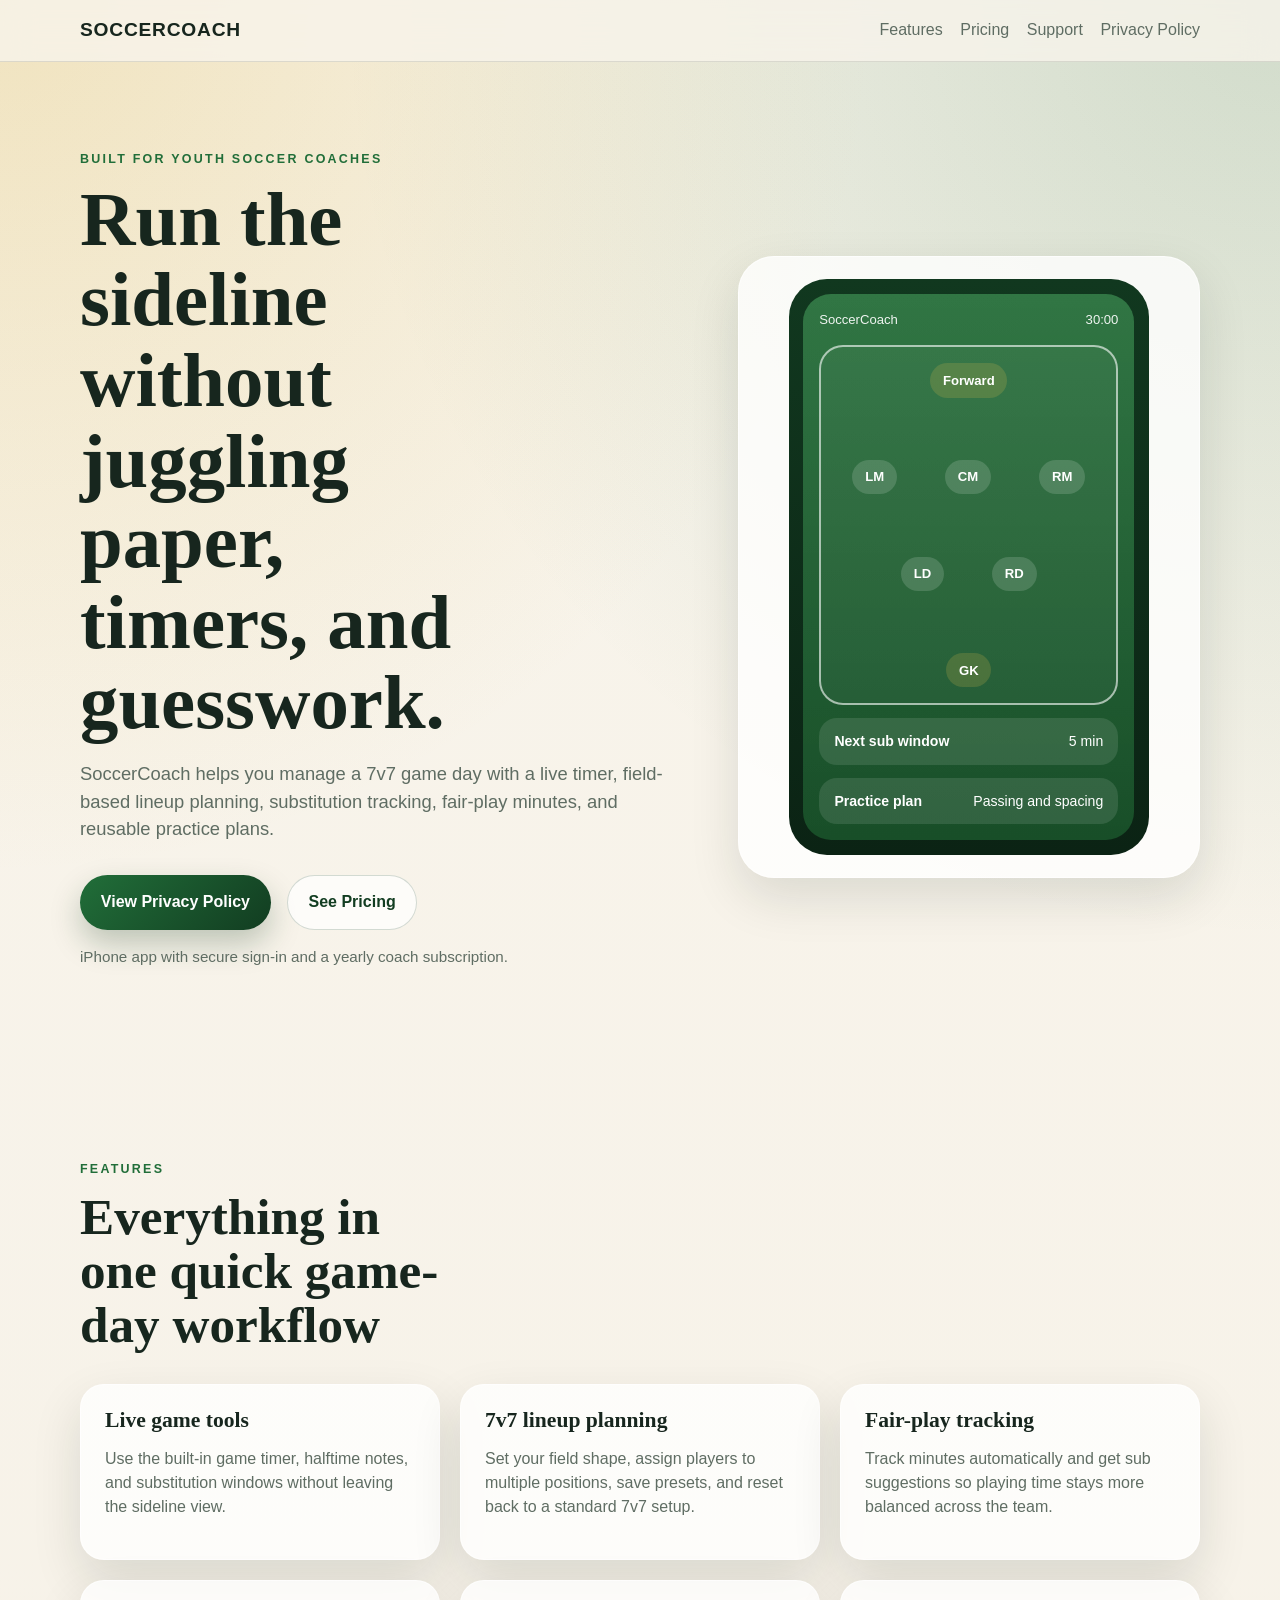
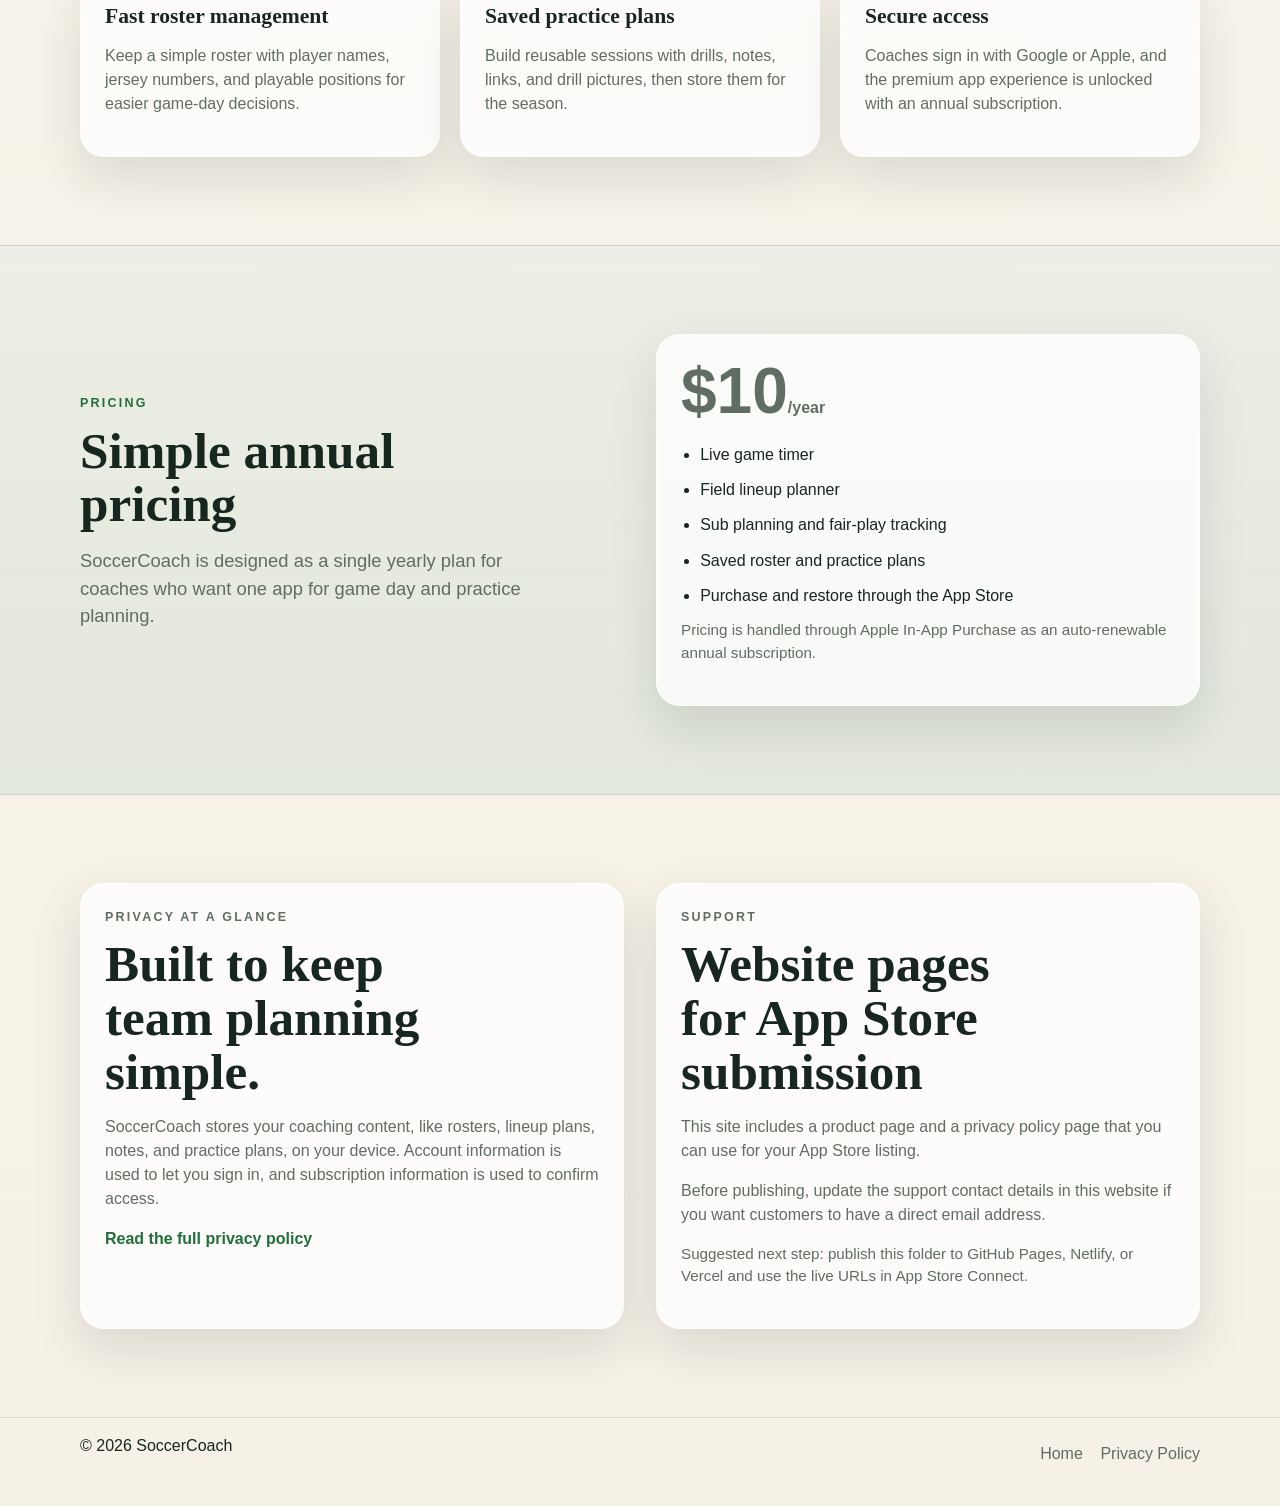
==== website/index.html @ 68f2909e "Initial SoccerCoach app and website" ====
<!DOCTYPE html>
<html lang="en">
<head>
  <meta charset="UTF-8">
  <meta name="viewport" content="width=device-width, initial-scale=1.0">
  <title>SoccerCoach | Youth Soccer Coaching App</title>
  <meta
    name="description"
    content="SoccerCoach is an iPhone app for youth soccer coaches to manage lineups, substitutions, fair play, and practice plans."
  >
  <link rel="stylesheet" href="./styles.css">
</head>
<body>
  <header class="site-header">
    <div class="wrap header-bar">
      <a class="brand" href="./index.html">SoccerCoach</a>
      <nav class="nav">
        <a href="#features">Features</a>
        <a href="#pricing">Pricing</a>
        <a href="#support">Support</a>
        <a href="./privacy.html">Privacy Policy</a>
      </nav>
    </div>
  </header>

  <main>
    <section class="hero">
      <div class="wrap hero-grid">
        <div class="hero-copy">
          <p class="eyebrow">Built for youth soccer coaches</p>
          <h1>Run the sideline without juggling paper, timers, and guesswork.</h1>
          <p class="lead">
            SoccerCoach helps you manage a 7v7 game day with a live timer, field-based lineup planning,
            substitution tracking, fair-play minutes, and reusable practice plans.
          </p>
          <div class="hero-actions">
            <a class="button button-primary" href="./privacy.html">View Privacy Policy</a>
            <a class="button button-secondary" href="#pricing">See Pricing</a>
          </div>
          <p class="footnote">
            iPhone app with secure sign-in and a yearly coach subscription.
          </p>
        </div>

        <div class="hero-card">
          <div class="phone-shell">
            <div class="phone-screen">
              <div class="mini-top">
                <span>SoccerCoach</span>
                <span>30:00</span>
              </div>

              <div class="mini-field">
                <div class="player-badge top">Forward</div>
                <div class="row midfield">
                  <div class="player-badge">LM</div>
                  <div class="player-badge">CM</div>
                  <div class="player-badge">RM</div>
                </div>
                <div class="row defense">
                  <div class="player-badge">LD</div>
                  <div class="player-badge">RD</div>
                </div>
                <div class="player-badge goalie">GK</div>
              </div>

              <div class="mini-panel">
                <strong>Next sub window</strong>
                <span>5 min</span>
              </div>
              <div class="mini-panel">
                <strong>Practice plan</strong>
                <span>Passing and spacing</span>
              </div>
            </div>
          </div>
        </div>
      </div>
    </section>

    <section class="section" id="features">
      <div class="wrap">
        <div class="section-heading">
          <p class="eyebrow">Features</p>
          <h2>Everything in one quick game-day workflow</h2>
        </div>

        <div class="feature-grid">
          <article class="card">
            <h3>Live game tools</h3>
            <p>Use the built-in game timer, halftime notes, and substitution windows without leaving the sideline view.</p>
          </article>

          <article class="card">
            <h3>7v7 lineup planning</h3>
            <p>Set your field shape, assign players to multiple positions, save presets, and reset back to a standard 7v7 setup.</p>
          </article>

          <article class="card">
            <h3>Fair-play tracking</h3>
            <p>Track minutes automatically and get sub suggestions so playing time stays more balanced across the team.</p>
          </article>

          <article class="card">
            <h3>Fast roster management</h3>
            <p>Keep a simple roster with player names, jersey numbers, and playable positions for easier game-day decisions.</p>
          </article>

          <article class="card">
            <h3>Saved practice plans</h3>
            <p>Build reusable sessions with drills, notes, links, and drill pictures, then store them for the season.</p>
          </article>

          <article class="card">
            <h3>Secure access</h3>
            <p>Coaches sign in with Google or Apple, and the premium app experience is unlocked with an annual subscription.</p>
          </article>
        </div>
      </div>
    </section>

    <section class="section section-accent" id="pricing">
      <div class="wrap pricing-grid">
        <div>
          <p class="eyebrow">Pricing</p>
          <h2>Simple annual pricing</h2>
          <p class="lead compact">
            SoccerCoach is designed as a single yearly plan for coaches who want one app for game day and practice planning.
          </p>
        </div>

        <div class="pricing-card">
          <p class="price">$10<span>/year</span></p>
          <ul class="check-list">
            <li>Live game timer</li>
            <li>Field lineup planner</li>
            <li>Sub planning and fair-play tracking</li>
            <li>Saved roster and practice plans</li>
            <li>Purchase and restore through the App Store</li>
          </ul>
          <p class="small-note">
            Pricing is handled through Apple In-App Purchase as an auto-renewable annual subscription.
          </p>
        </div>
      </div>
    </section>

    <section class="section">
      <div class="wrap split-grid">
        <article class="card tall">
          <p class="eyebrow">Privacy at a glance</p>
          <h2>Built to keep team planning simple.</h2>
          <p>
            SoccerCoach stores your coaching content, like rosters, lineup plans, notes, and practice plans,
            on your device. Account information is used to let you sign in, and subscription information is used to confirm access.
          </p>
          <a class="text-link" href="./privacy.html">Read the full privacy policy</a>
        </article>

        <article class="card tall" id="support">
          <p class="eyebrow">Support</p>
          <h2>Website pages for App Store submission</h2>
          <p>
            This site includes a product page and a privacy policy page that you can use for your App Store listing.
          </p>
          <p>
            Before publishing, update the support contact details in this website if you want customers to have a direct email address.
          </p>
          <p class="small-note">
            Suggested next step: publish this folder to GitHub Pages, Netlify, or Vercel and use the live URLs in App Store Connect.
          </p>
        </article>
      </div>
    </section>
  </main>

  <footer class="site-footer">
    <div class="wrap footer-bar">
      <p>© 2026 SoccerCoach</p>
      <div class="footer-links">
        <a href="./index.html">Home</a>
        <a href="./privacy.html">Privacy Policy</a>
      </div>
    </div>
  </footer>
</body>
</html>
---- website/styles.css ----
:root {
  --bg: #f6f1e7;
  --surface: rgba(255, 255, 255, 0.78);
  --surface-strong: #fffdf8;
  --ink: #17261e;
  --muted: #5f6d63;
  --line: rgba(23, 38, 30, 0.12);
  --green: #216e39;
  --green-deep: #123d21;
  --gold: #ddb84d;
  --shadow: 0 20px 50px rgba(18, 37, 26, 0.12);
  --radius: 24px;
}

* {
  box-sizing: border-box;
}

html {
  scroll-behavior: smooth;
}

body {
  margin: 0;
  color: var(--ink);
  background:
    radial-gradient(circle at top left, rgba(221, 184, 77, 0.28), transparent 26%),
    radial-gradient(circle at top right, rgba(33, 110, 57, 0.18), transparent 28%),
    linear-gradient(180deg, #f8f4eb 0%, var(--bg) 100%);
  font-family: "Avenir Next", "Trebuchet MS", sans-serif;
  line-height: 1.5;
}

a {
  color: inherit;
  text-decoration: none;
}

.wrap {
  width: min(1120px, calc(100% - 2rem));
  margin: 0 auto;
}

.site-header {
  position: sticky;
  top: 0;
  z-index: 20;
  backdrop-filter: blur(16px);
  background: rgba(248, 244, 235, 0.8);
  border-bottom: 1px solid var(--line);
}

.header-bar,
.footer-bar {
  display: flex;
  align-items: center;
  justify-content: space-between;
  gap: 1rem;
  padding: 1rem 0;
}

.brand {
  font-size: 1.2rem;
  font-weight: 800;
  letter-spacing: 0.04em;
  text-transform: uppercase;
}

.nav,
.footer-links {
  display: flex;
  align-items: center;
  gap: 1.1rem;
  flex-wrap: wrap;
}

.nav a,
.footer-links a {
  color: var(--muted);
}

.hero,
.section {
  padding: 5.5rem 0;
}

.hero-grid,
.pricing-grid,
.split-grid {
  display: grid;
  gap: 2rem;
  align-items: center;
}

.hero-grid {
  grid-template-columns: 1.15fr 0.85fr;
}

.pricing-grid,
.split-grid {
  grid-template-columns: 1fr 1fr;
}

.eyebrow {
  margin: 0 0 0.7rem;
  text-transform: uppercase;
  letter-spacing: 0.18em;
  font-size: 0.78rem;
  color: var(--green);
  font-weight: 800;
}

h1,
h2,
h3 {
  line-height: 1.05;
  margin: 0 0 1rem;
  font-family: Georgia, "Times New Roman", serif;
}

h1 {
  font-size: clamp(2.7rem, 6vw, 5rem);
  max-width: 11ch;
}

h2 {
  font-size: clamp(2rem, 4vw, 3.2rem);
  max-width: 14ch;
}

h3 {
  font-size: 1.35rem;
}

p {
  margin: 0 0 1rem;
}

.lead {
  font-size: 1.15rem;
  color: var(--muted);
  max-width: 38rem;
}

.lead.compact {
  max-width: 30rem;
}

.hero-actions {
  display: flex;
  gap: 1rem;
  flex-wrap: wrap;
  margin: 2rem 0 1rem;
}

.button {
  display: inline-flex;
  align-items: center;
  justify-content: center;
  min-height: 3.3rem;
  padding: 0.9rem 1.3rem;
  border-radius: 999px;
  font-weight: 700;
  transition: transform 180ms ease, box-shadow 180ms ease, background 180ms ease;
}

.button:hover,
.text-link:hover {
  transform: translateY(-1px);
}

.button-primary {
  color: white;
  background: linear-gradient(135deg, var(--green) 0%, var(--green-deep) 100%);
  box-shadow: 0 14px 30px rgba(18, 61, 33, 0.25);
}

.button-secondary {
  color: var(--green-deep);
  border: 1px solid rgba(18, 61, 33, 0.18);
  background: rgba(255, 255, 255, 0.72);
}

.footnote,
.small-note,
.policy-meta {
  color: var(--muted);
  font-size: 0.95rem;
}

.hero-card,
.card,
.pricing-card,
.policy-card {
  background: var(--surface);
  border: 1px solid rgba(255, 255, 255, 0.65);
  box-shadow: var(--shadow);
}

.hero-card {
  padding: 1.4rem;
  border-radius: 36px;
}

.phone-shell {
  width: min(100%, 360px);
  margin: 0 auto;
  padding: 0.9rem;
  border-radius: 38px;
  background: linear-gradient(180deg, #11381f 0%, #0b2314 100%);
}

.phone-screen {
  padding: 1rem;
  border-radius: 28px;
  background:
    linear-gradient(180deg, rgba(255,255,255,0.08), rgba(255,255,255,0)),
    linear-gradient(180deg, #1f6a34 0%, #184e28 100%);
  color: white;
}

.mini-top,
.mini-panel,
.row {
  display: flex;
  align-items: center;
  justify-content: space-between;
  gap: 0.5rem;
}

.mini-top {
  font-size: 0.82rem;
  margin-bottom: 1rem;
  opacity: 0.92;
}

.mini-field {
  padding: 1rem 0.7rem;
  border-radius: 24px;
  border: 2px solid rgba(255, 255, 255, 0.6);
  min-height: 360px;
  display: flex;
  flex-direction: column;
  align-items: center;
  justify-content: space-between;
  background: rgba(255, 255, 255, 0.04);
}

.player-badge {
  padding: 0.45rem 0.8rem;
  border-radius: 999px;
  background: rgba(255, 255, 255, 0.15);
  font-size: 0.82rem;
  font-weight: 700;
}

.player-badge.top,
.player-badge.goalie {
  background: rgba(221, 184, 77, 0.2);
}

.row {
  width: 100%;
}

.row.midfield {
  justify-content: space-around;
}

.row.defense {
  justify-content: center;
  gap: 3rem;
}

.mini-panel {
  margin-top: 0.8rem;
  padding: 0.8rem 0.95rem;
  border-radius: 18px;
  background: rgba(255, 255, 255, 0.11);
  font-size: 0.88rem;
}

.section-heading {
  margin-bottom: 2rem;
}

.feature-grid {
  display: grid;
  grid-template-columns: repeat(3, minmax(0, 1fr));
  gap: 1.25rem;
}

.card,
.pricing-card,
.policy-card {
  padding: 1.5rem;
  border-radius: var(--radius);
}

.card p,
.pricing-card p,
.policy-card p,
.policy-card li {
  color: var(--muted);
}

.card.tall {
  min-height: 100%;
}

.section-accent {
  background:
    linear-gradient(180deg, rgba(33, 110, 57, 0.05), rgba(33, 110, 57, 0.1)),
    linear-gradient(180deg, rgba(255, 255, 255, 0.25), rgba(255, 255, 255, 0.25));
  border-top: 1px solid var(--line);
  border-bottom: 1px solid var(--line);
}

.price {
  font-size: clamp(3rem, 5vw, 4.5rem);
  line-height: 1;
  color: var(--green-deep);
  font-weight: 800;
  margin-bottom: 1.25rem;
}

.price span {
  font-size: 1rem;
  color: var(--muted);
  font-weight: 600;
}

.check-list,
.policy-card ul {
  margin: 0;
  padding-left: 1.2rem;
}

.check-list li,
.policy-card li {
  margin-bottom: 0.7rem;
}

.text-link {
  color: var(--green);
  font-weight: 700;
}

.site-footer {
  border-top: 1px solid var(--line);
  padding-bottom: 1rem;
}

.policy-wrap {
  max-width: 860px;
}

.policy-page h1 {
  max-width: none;
  font-size: clamp(2.4rem, 4vw, 3.8rem);
}

.policy-card h2 {
  font-size: 1.45rem;
  margin-top: 2rem;
  max-width: none;
}

@media (max-width: 960px) {
  .hero-grid,
  .pricing-grid,
  .split-grid,
  .feature-grid {
    grid-template-columns: 1fr;
  }

  .hero,
  .section {
    padding: 4rem 0;
  }
}

@media (max-width: 720px) {
  .header-bar,
  .footer-bar {
    align-items: flex-start;
    flex-direction: column;
  }

  .nav,
  .footer-links,
  .hero-actions {
    width: 100%;
  }

  .nav a,
  .footer-links a {
    padding-right: 0.75rem;
  }

  .button {
    width: 100%;
  }

  .phone-shell {
    width: 100%;
  }
}
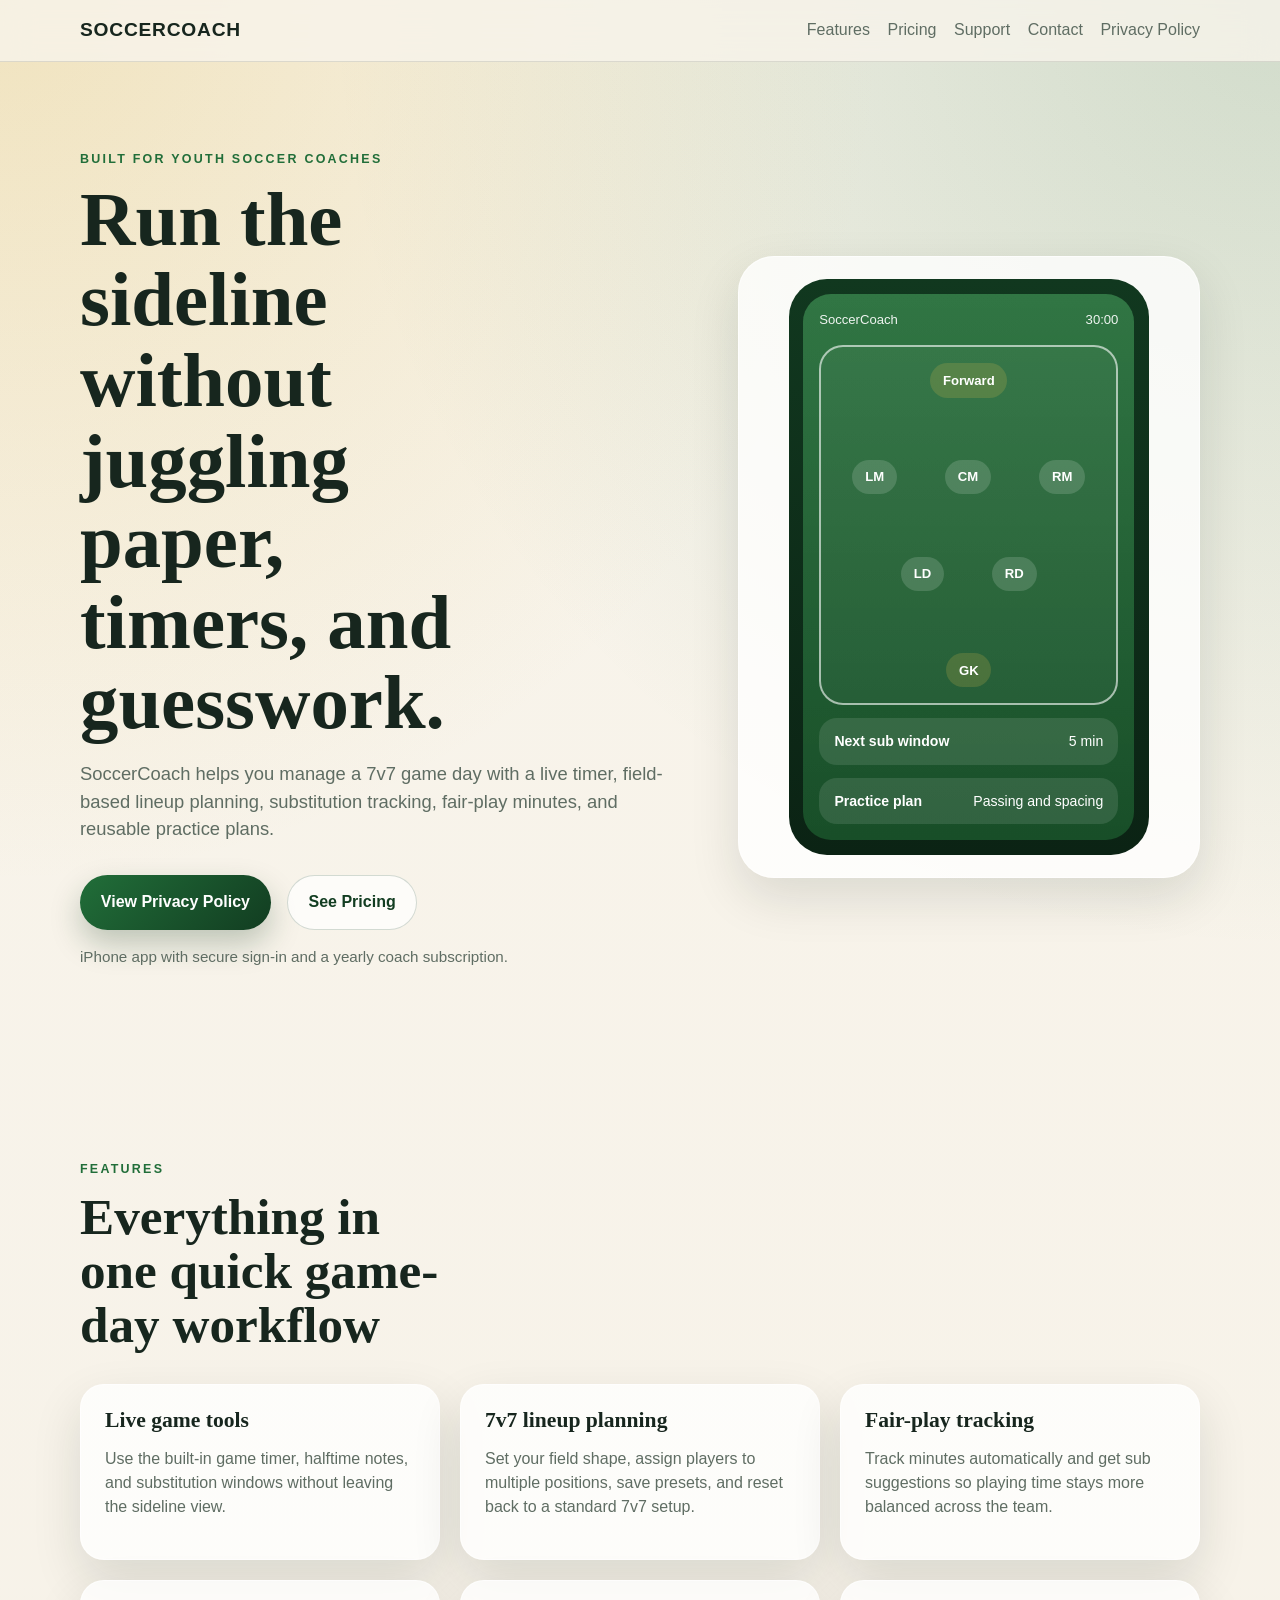
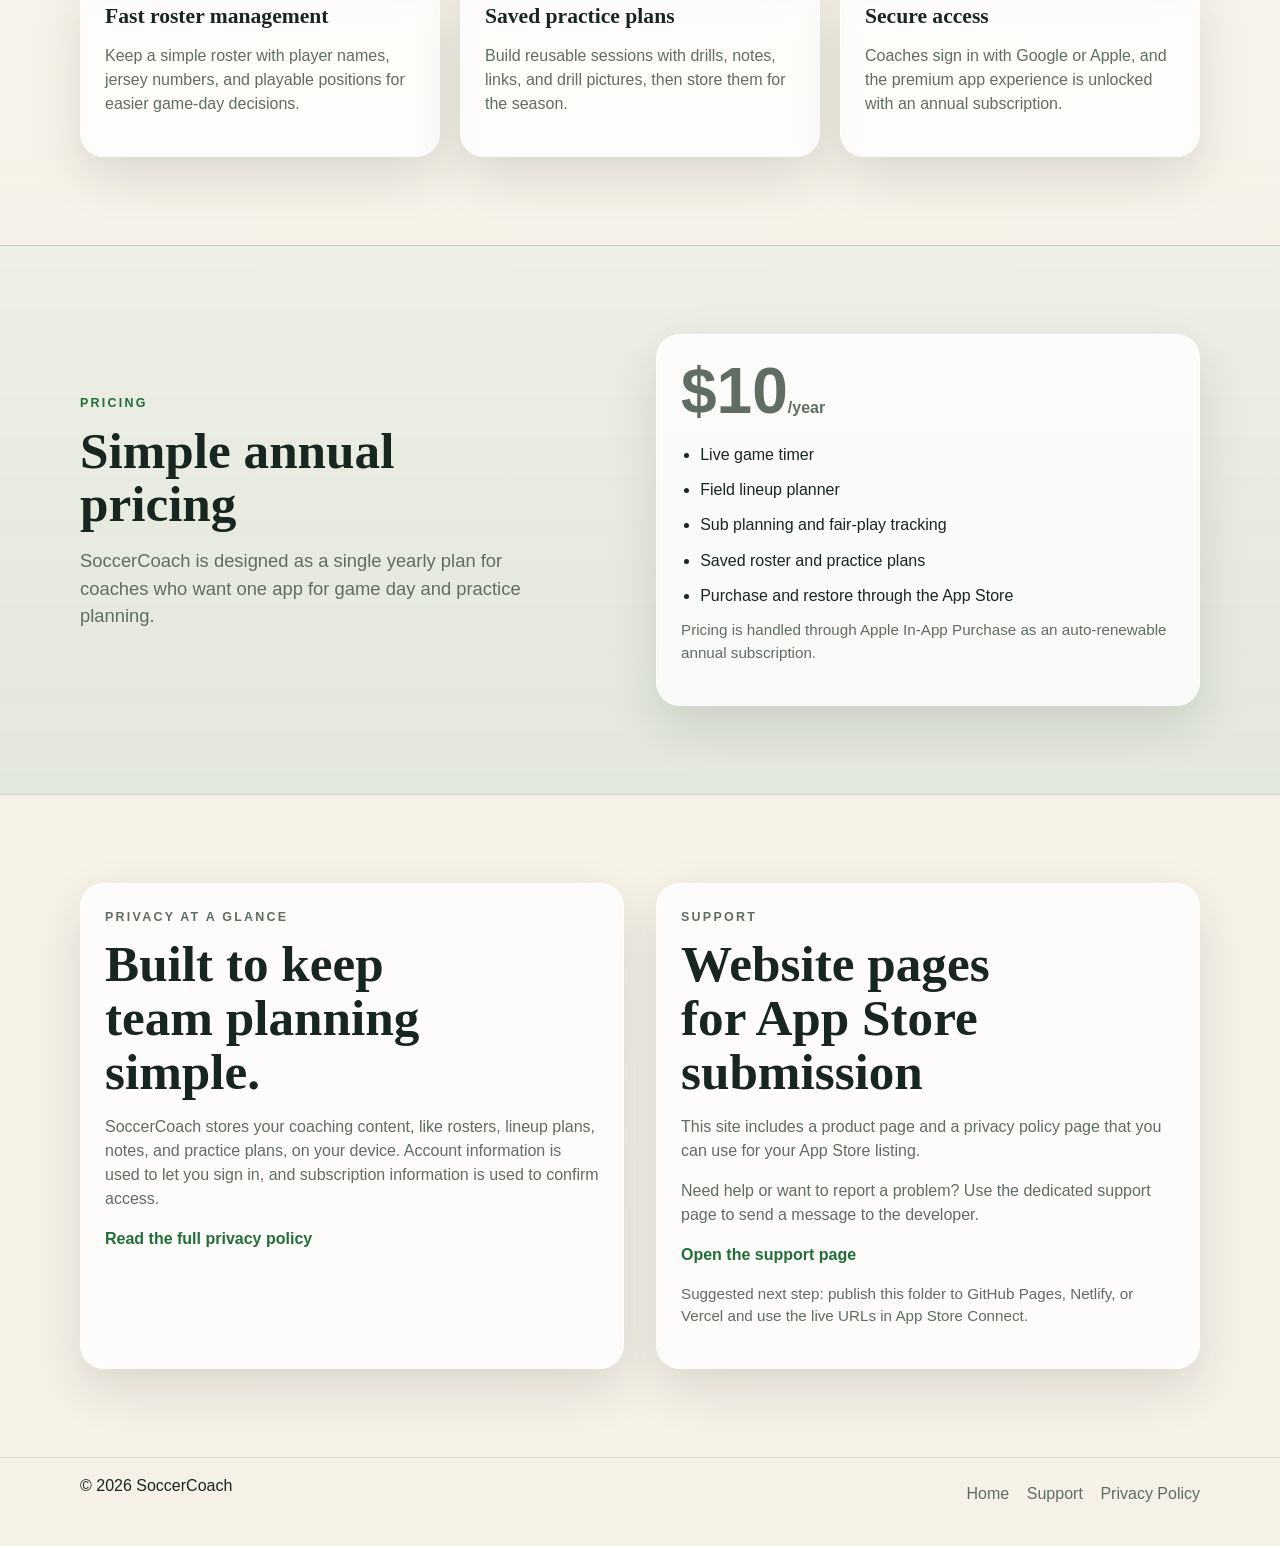
==== commit c2b8e6fd: "Add support page" ====
--- a/website/index.html
+++ b/website/index.html
@@ -18,6 +18,7 @@
         <a href="#features">Features</a>
         <a href="#pricing">Pricing</a>
         <a href="#support">Support</a>
+        <a href="./support.html">Contact</a>
         <a href="./privacy.html">Privacy Policy</a>
       </nav>
     </div>
@@ -164,7 +165,10 @@
             This site includes a product page and a privacy policy page that you can use for your App Store listing.
           </p>
           <p>
-            Before publishing, update the support contact details in this website if you want customers to have a direct email address.
+            Need help or want to report a problem? Use the dedicated support page to send a message to the developer.
+          </p>
+          <p>
+            <a class="text-link" href="./support.html">Open the support page</a>
           </p>
           <p class="small-note">
             Suggested next step: publish this folder to GitHub Pages, Netlify, or Vercel and use the live URLs in App Store Connect.
@@ -179,6 +183,7 @@
       <p>© 2026 SoccerCoach</p>
       <div class="footer-links">
         <a href="./index.html">Home</a>
+        <a href="./support.html">Support</a>
         <a href="./privacy.html">Privacy Policy</a>
       </div>
     </div>
--- a/website/styles.css
+++ b/website/styles.css
@@ -336,6 +336,46 @@
   padding-left: 1.2rem;
 }
 
+.support-form {
+  display: grid;
+  gap: 1rem;
+  margin: 1.5rem 0;
+}
+
+.form-field {
+  display: grid;
+  gap: 0.45rem;
+}
+
+.form-field span {
+  font-weight: 700;
+  color: var(--ink);
+}
+
+.form-field input,
+.form-field select,
+.form-field textarea {
+  width: 100%;
+  border: 1px solid rgba(23, 38, 30, 0.16);
+  border-radius: 16px;
+  padding: 0.9rem 1rem;
+  font: inherit;
+  color: var(--ink);
+  background: rgba(255, 255, 255, 0.82);
+}
+
+.form-field textarea {
+  resize: vertical;
+  min-height: 180px;
+}
+
+.form-field input:focus,
+.form-field select:focus,
+.form-field textarea:focus {
+  outline: 2px solid rgba(33, 110, 57, 0.2);
+  border-color: rgba(33, 110, 57, 0.4);
+}
+
 .check-list li,
 .policy-card li {
   margin-bottom: 0.7rem;
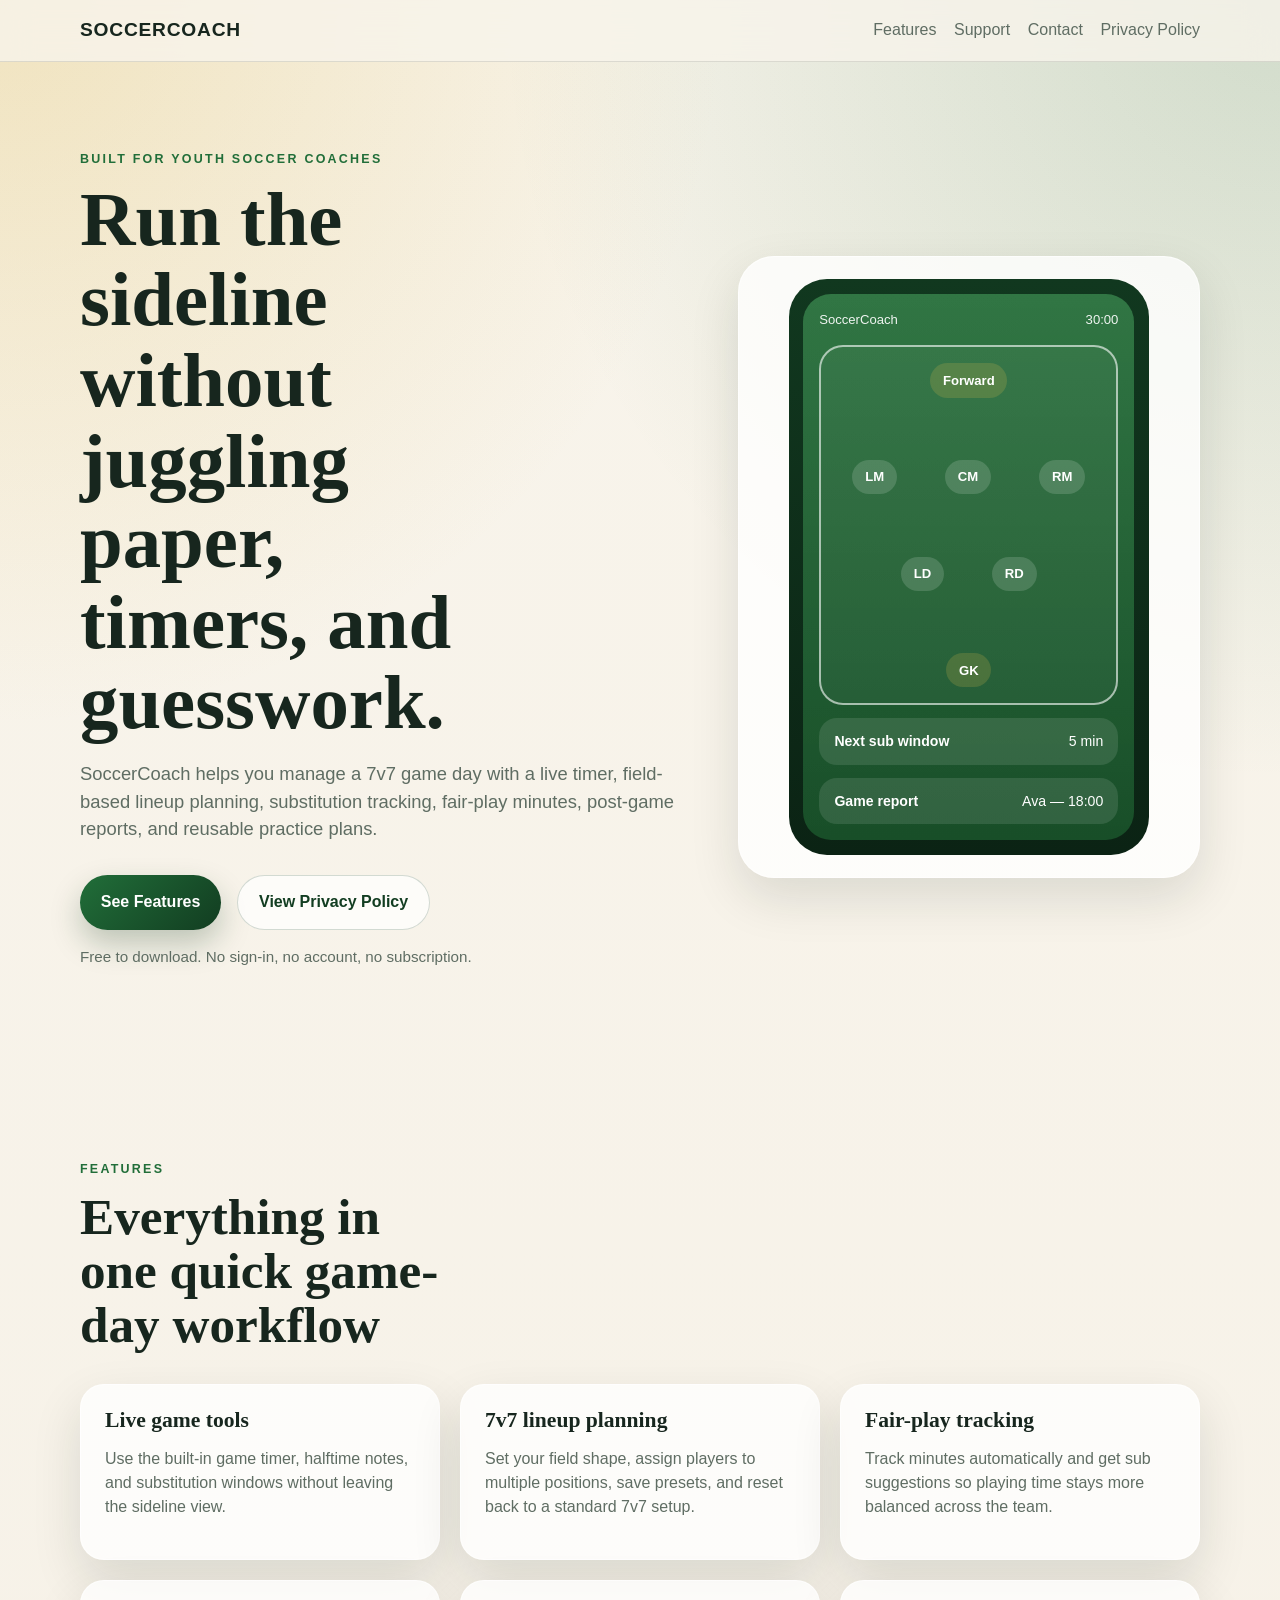
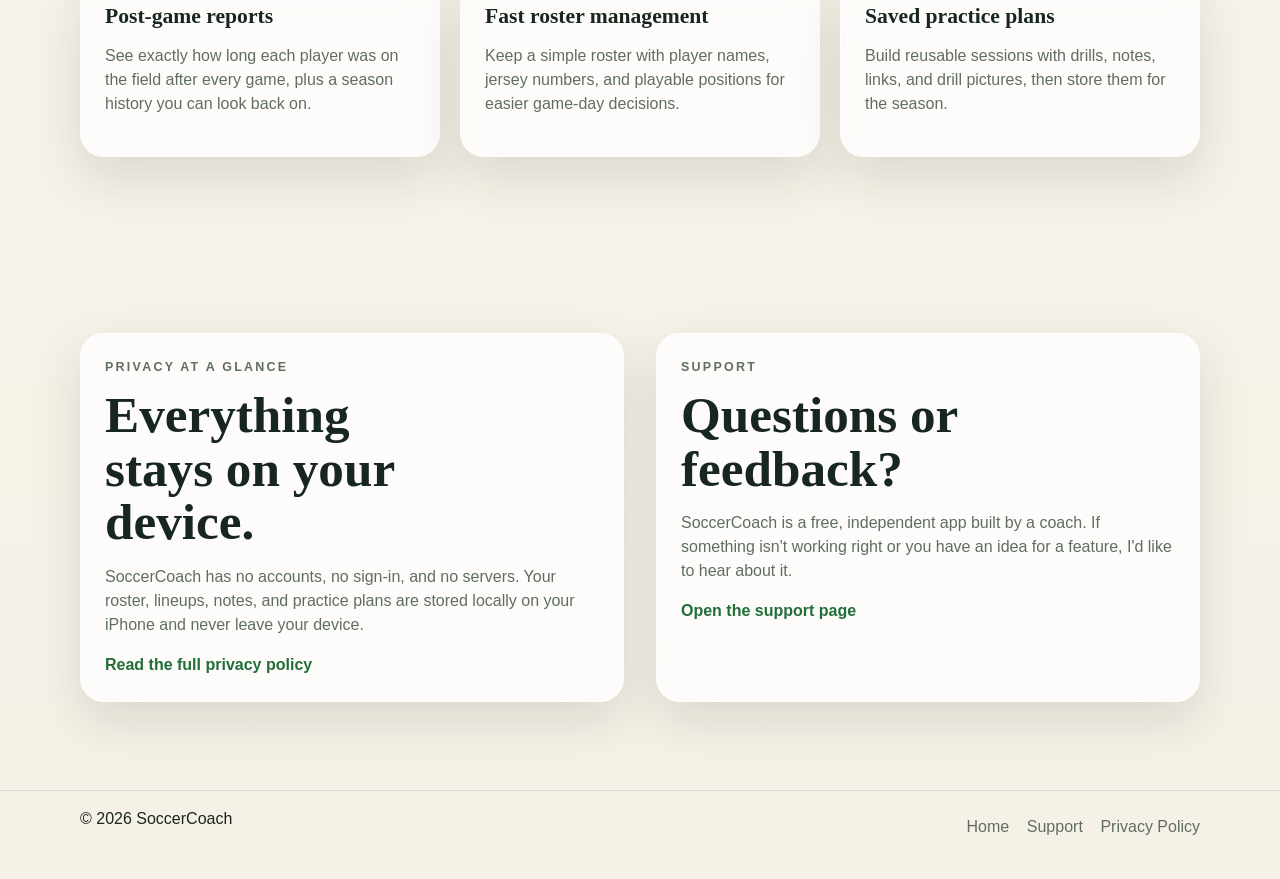
==== commit 0beb930d: "Update website to match free app; remove pricing and public email Rewrite the marketing site and pri" ====
--- a/website/index.html
+++ b/website/index.html
@@ -6,7 +6,7 @@
   <title>SoccerCoach | Youth Soccer Coaching App</title>
   <meta
     name="description"
-    content="SoccerCoach is an iPhone app for youth soccer coaches to manage lineups, substitutions, fair play, and practice plans."
+    content="SoccerCoach is a free iPhone app for youth soccer coaches to manage lineups, substitutions, fair play, post-game reports, and practice plans."
   >
   <link rel="stylesheet" href="./styles.css">
 </head>
@@ -16,7 +16,6 @@
       <a class="brand" href="./index.html">SoccerCoach</a>
       <nav class="nav">
         <a href="#features">Features</a>
-        <a href="#pricing">Pricing</a>
         <a href="#support">Support</a>
         <a href="./support.html">Contact</a>
         <a href="./privacy.html">Privacy Policy</a>
@@ -32,14 +31,14 @@
           <h1>Run the sideline without juggling paper, timers, and guesswork.</h1>
           <p class="lead">
             SoccerCoach helps you manage a 7v7 game day with a live timer, field-based lineup planning,
-            substitution tracking, fair-play minutes, and reusable practice plans.
+            substitution tracking, fair-play minutes, post-game reports, and reusable practice plans.
           </p>
           <div class="hero-actions">
-            <a class="button button-primary" href="./privacy.html">View Privacy Policy</a>
-            <a class="button button-secondary" href="#pricing">See Pricing</a>
+            <a class="button button-primary" href="#features">See Features</a>
+            <a class="button button-secondary" href="./privacy.html">View Privacy Policy</a>
           </div>
           <p class="footnote">
-            iPhone app with secure sign-in and a yearly coach subscription.
+            Free to download. No sign-in, no account, no subscription.
           </p>
         </div>
 
@@ -70,8 +69,8 @@
                 <span>5 min</span>
               </div>
               <div class="mini-panel">
-                <strong>Practice plan</strong>
-                <span>Passing and spacing</span>
+                <strong>Game report</strong>
+                <span>Ava — 18:00</span>
               </div>
             </div>
           </div>
@@ -103,6 +102,11 @@
           </article>
 
           <article class="card">
+            <h3>Post-game reports</h3>
+            <p>See exactly how long each player was on the field after every game, plus a season history you can look back on.</p>
+          </article>
+
+          <article class="card">
             <h3>Fast roster management</h3>
             <p>Keep a simple roster with player names, jersey numbers, and playable positions for easier game-day decisions.</p>
           </article>
@@ -111,37 +115,6 @@
             <h3>Saved practice plans</h3>
             <p>Build reusable sessions with drills, notes, links, and drill pictures, then store them for the season.</p>
           </article>
-
-          <article class="card">
-            <h3>Secure access</h3>
-            <p>Coaches sign in with Google or Apple, and the premium app experience is unlocked with an annual subscription.</p>
-          </article>
-        </div>
-      </div>
-    </section>
-
-    <section class="section section-accent" id="pricing">
-      <div class="wrap pricing-grid">
-        <div>
-          <p class="eyebrow">Pricing</p>
-          <h2>Simple annual pricing</h2>
-          <p class="lead compact">
-            SoccerCoach is designed as a single yearly plan for coaches who want one app for game day and practice planning.
-          </p>
-        </div>
-
-        <div class="pricing-card">
-          <p class="price">$10<span>/year</span></p>
-          <ul class="check-list">
-            <li>Live game timer</li>
-            <li>Field lineup planner</li>
-            <li>Sub planning and fair-play tracking</li>
-            <li>Saved roster and practice plans</li>
-            <li>Purchase and restore through the App Store</li>
-          </ul>
-          <p class="small-note">
-            Pricing is handled through Apple In-App Purchase as an auto-renewable annual subscription.
-          </p>
         </div>
       </div>
     </section>
@@ -150,28 +123,23 @@
       <div class="wrap split-grid">
         <article class="card tall">
           <p class="eyebrow">Privacy at a glance</p>
-          <h2>Built to keep team planning simple.</h2>
+          <h2>Everything stays on your device.</h2>
           <p>
-            SoccerCoach stores your coaching content, like rosters, lineup plans, notes, and practice plans,
-            on your device. Account information is used to let you sign in, and subscription information is used to confirm access.
+            SoccerCoach has no accounts, no sign-in, and no servers. Your roster, lineups, notes, and practice
+            plans are stored locally on your iPhone and never leave your device.
           </p>
           <a class="text-link" href="./privacy.html">Read the full privacy policy</a>
         </article>
 
         <article class="card tall" id="support">
           <p class="eyebrow">Support</p>
-          <h2>Website pages for App Store submission</h2>
+          <h2>Questions or feedback?</h2>
           <p>
-            This site includes a product page and a privacy policy page that you can use for your App Store listing.
-          </p>
-          <p>
-            Need help or want to report a problem? Use the dedicated support page to send a message to the developer.
+            SoccerCoach is a free, independent app built by a coach. If something isn't working right
+            or you have an idea for a feature, I'd like to hear about it.
           </p>
           <p>
             <a class="text-link" href="./support.html">Open the support page</a>
-          </p>
-          <p class="small-note">
-            Suggested next step: publish this folder to GitHub Pages, Netlify, or Vercel and use the live URLs in App Store Connect.
           </p>
         </article>
       </div>
--- a/website/styles.css
+++ b/website/styles.css
@@ -85,7 +85,6 @@
 }
 
 .hero-grid,
-.pricing-grid,
 .split-grid {
   display: grid;
   gap: 2rem;
@@ -96,7 +95,6 @@
   grid-template-columns: 1.15fr 0.85fr;
 }
 
-.pricing-grid,
 .split-grid {
   grid-template-columns: 1fr 1fr;
 }
@@ -190,7 +188,6 @@
 
 .hero-card,
 .card,
-.pricing-card,
 .policy-card {
   background: var(--surface);
   border: 1px solid rgba(255, 255, 255, 0.65);
@@ -291,14 +288,12 @@
 }
 
 .card,
-.pricing-card,
 .policy-card {
   padding: 1.5rem;
   border-radius: var(--radius);
 }
 
 .card p,
-.pricing-card p,
 .policy-card p,
 .policy-card li {
   color: var(--muted);
@@ -308,29 +303,6 @@
   min-height: 100%;
 }
 
-.section-accent {
-  background:
-    linear-gradient(180deg, rgba(33, 110, 57, 0.05), rgba(33, 110, 57, 0.1)),
-    linear-gradient(180deg, rgba(255, 255, 255, 0.25), rgba(255, 255, 255, 0.25));
-  border-top: 1px solid var(--line);
-  border-bottom: 1px solid var(--line);
-}
-
-.price {
-  font-size: clamp(3rem, 5vw, 4.5rem);
-  line-height: 1;
-  color: var(--green-deep);
-  font-weight: 800;
-  margin-bottom: 1.25rem;
-}
-
-.price span {
-  font-size: 1rem;
-  color: var(--muted);
-  font-weight: 600;
-}
-
-.check-list,
 .policy-card ul {
   margin: 0;
   padding-left: 1.2rem;
@@ -376,7 +348,6 @@
   border-color: rgba(33, 110, 57, 0.4);
 }
 
-.check-list li,
 .policy-card li {
   margin-bottom: 0.7rem;
 }
@@ -408,7 +379,6 @@
 
 @media (max-width: 960px) {
   .hero-grid,
-  .pricing-grid,
   .split-grid,
   .feature-grid {
     grid-template-columns: 1fr;
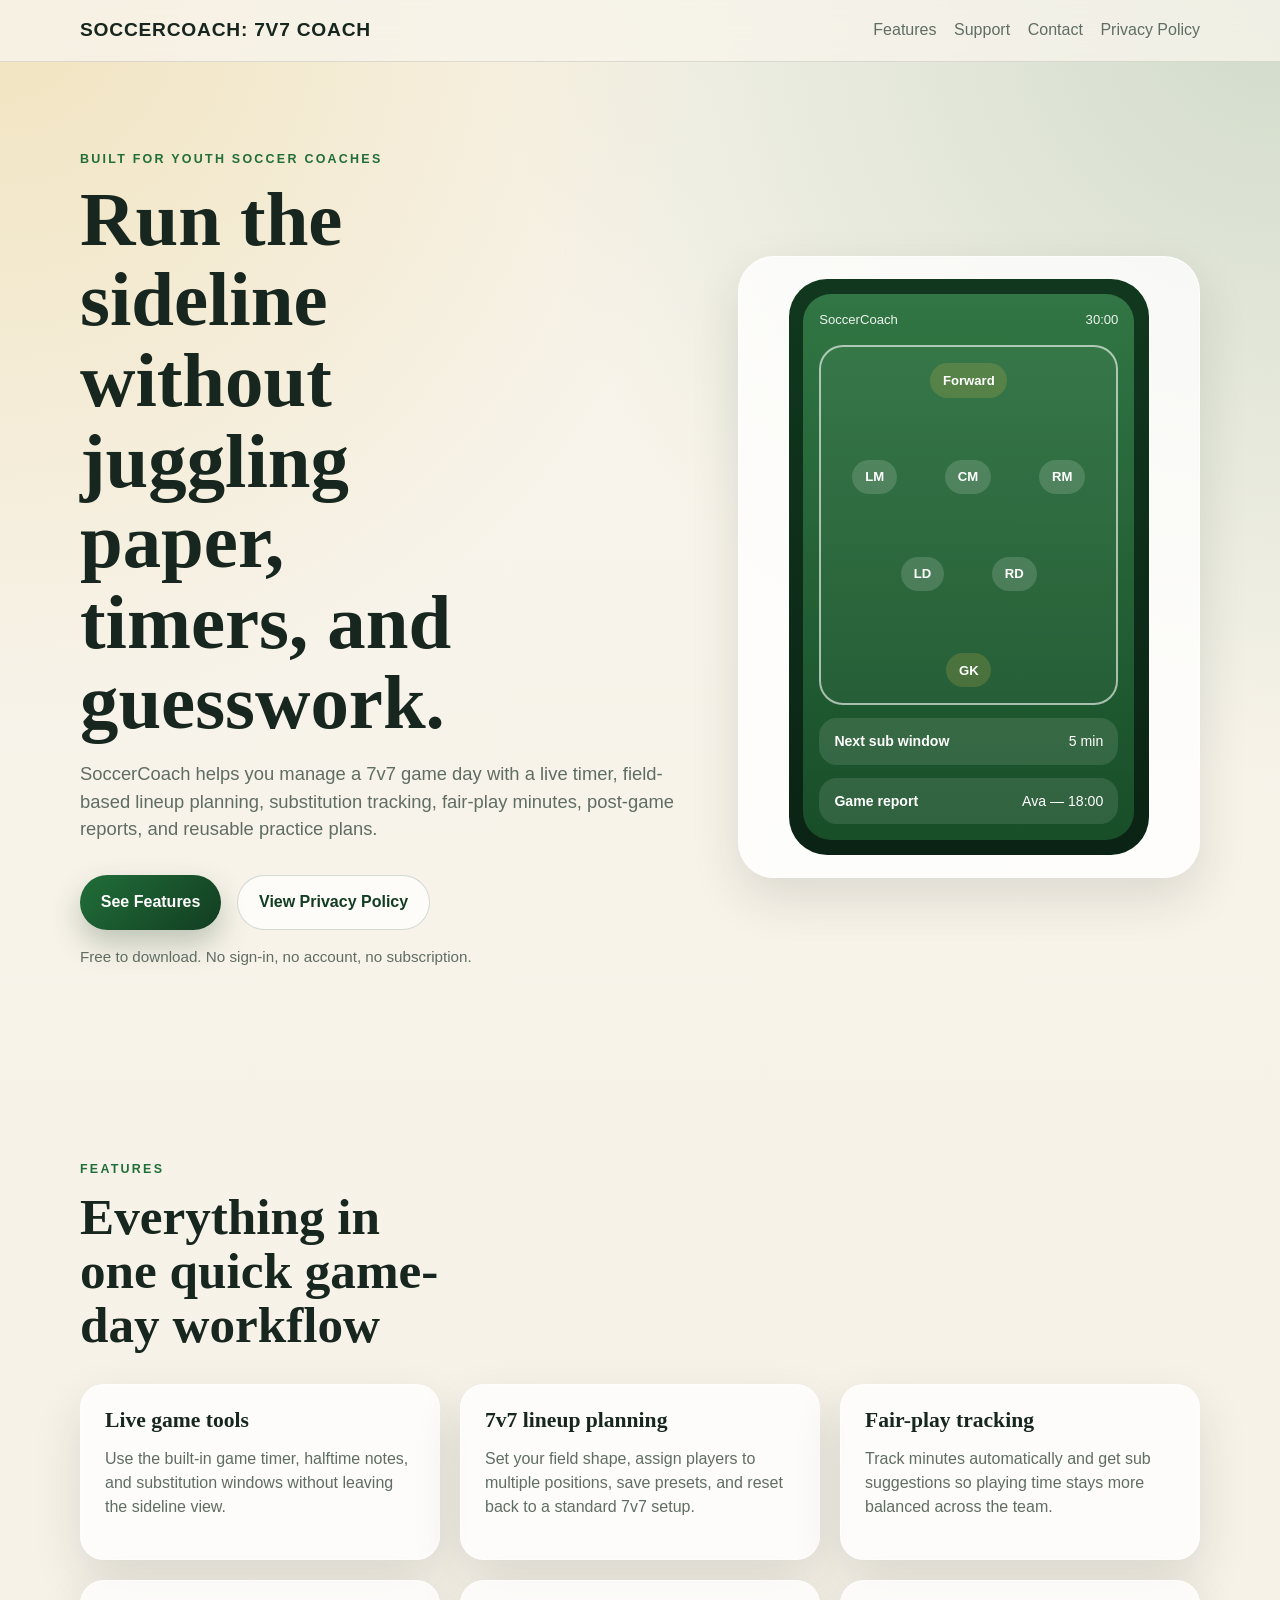
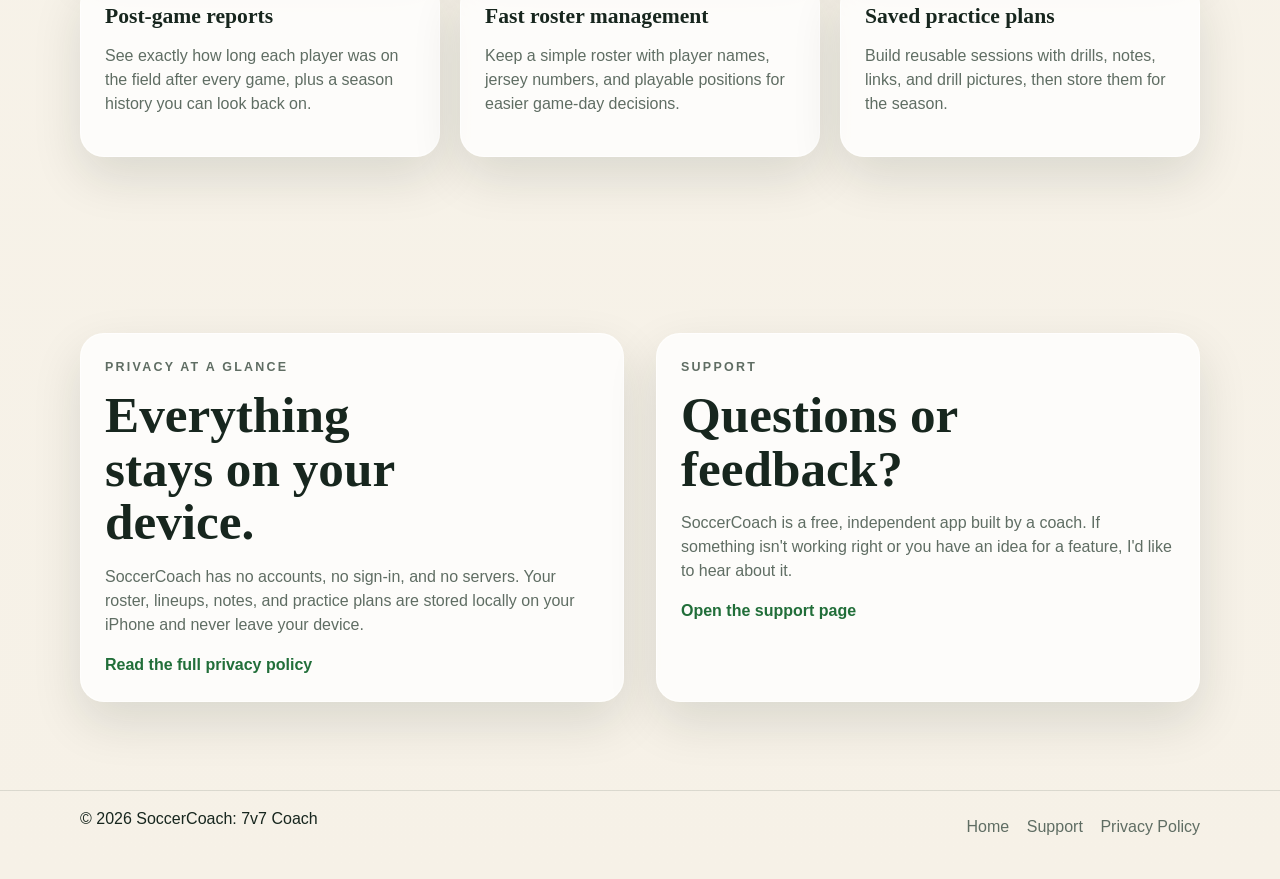
==== commit 10abe204: "Update website branding to match App Store listing name The App Store name is "SoccerCoach: 7v7 Coac" ====
--- a/website/index.html
+++ b/website/index.html
@@ -3,17 +3,17 @@
 <head>
   <meta charset="UTF-8">
   <meta name="viewport" content="width=device-width, initial-scale=1.0">
-  <title>SoccerCoach | Youth Soccer Coaching App</title>
+  <title>SoccerCoach: 7v7 Coach | Youth Soccer Coaching App</title>
   <meta
     name="description"
-    content="SoccerCoach is a free iPhone app for youth soccer coaches to manage lineups, substitutions, fair play, post-game reports, and practice plans."
+    content="SoccerCoach: 7v7 Coach is a free iPhone app for youth soccer coaches to manage lineups, substitutions, fair play, post-game reports, and practice plans."
   >
   <link rel="stylesheet" href="./styles.css">
 </head>
 <body>
   <header class="site-header">
     <div class="wrap header-bar">
-      <a class="brand" href="./index.html">SoccerCoach</a>
+      <a class="brand" href="./index.html">SoccerCoach: 7v7 Coach</a>
       <nav class="nav">
         <a href="#features">Features</a>
         <a href="#support">Support</a>
@@ -148,7 +148,7 @@
 
   <footer class="site-footer">
     <div class="wrap footer-bar">
-      <p>© 2026 SoccerCoach</p>
+      <p>© 2026 SoccerCoach: 7v7 Coach</p>
       <div class="footer-links">
         <a href="./index.html">Home</a>
         <a href="./support.html">Support</a>
